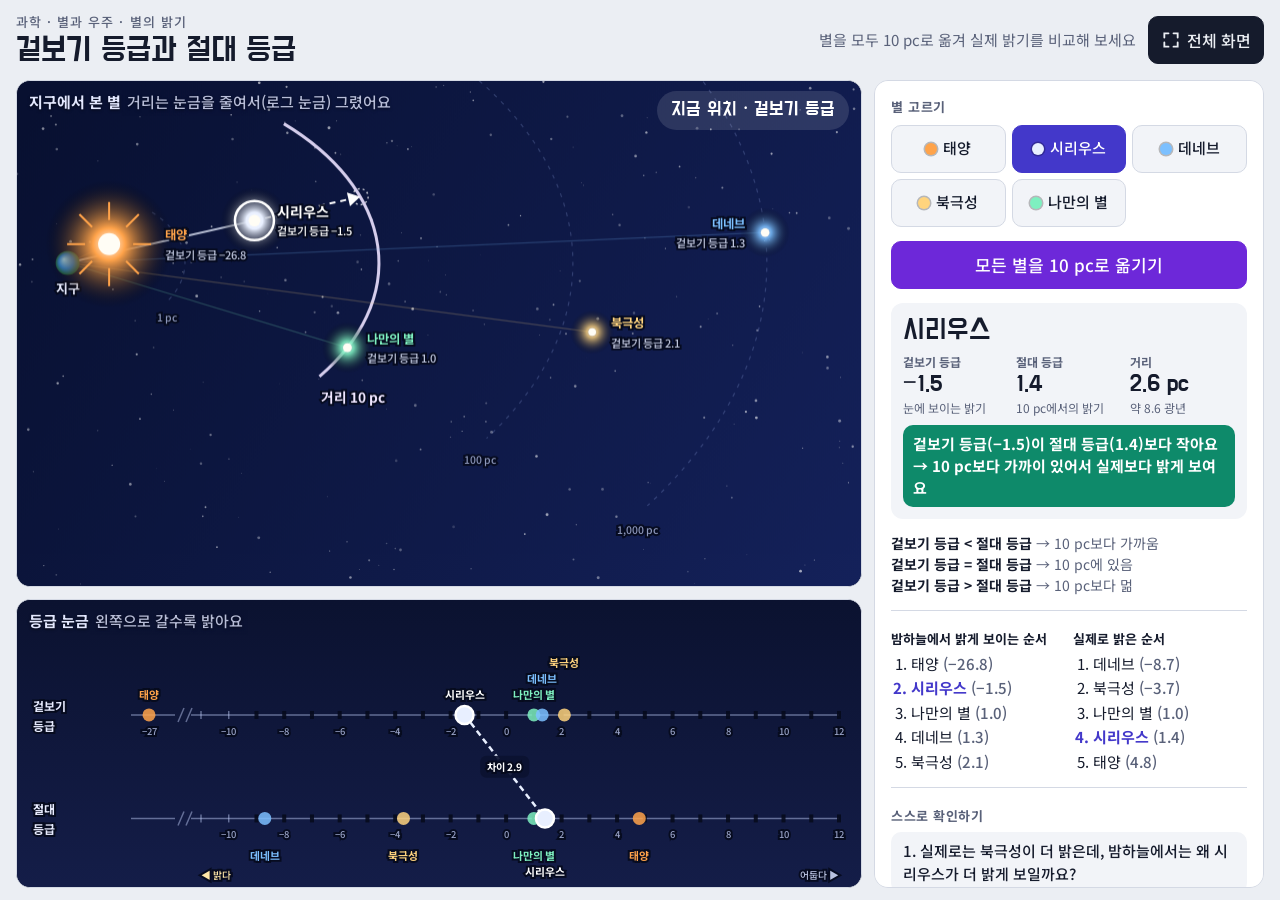
==== earth_science/abs_magnitude/index.html @ a122da52 "지구과학: 겉보기 등급과 절대 등급 추가 Co-Authored-By: Claude Opus 5.5 <noreply@anthropic.com> Claude-Session: https" ====
<!doctype html>
<html lang="ko">
<head>
<meta charset="utf-8">
<meta name="viewport" content="width=device-width,initial-scale=1,viewport-fit=cover">
<title>겉보기 등급과 절대 등급</title>
<meta name="claude:viewport-fit-sides" content="cover">
<link rel="preconnect" href="https://fonts.googleapis.com">
<link rel="preconnect" href="https://fonts.gstatic.com" crossorigin>
<link rel="stylesheet" href="https://fonts.googleapis.com/css2?family=Do+Hyeon&family=Noto+Sans+KR:wght@400;500;700&display=swap">
<style>
/* Layout: 왼쪽 위 '지구에서 본 별과 10 pc 경계' 장면, 왼쪽 아래 '등급 눈금' 두 줄, 오른쪽 별 고르기·결과 패널 (전자칠판 16:9 기준) */
:root{
  --bg:#ebeef3; --panel:#ffffff; --ink:#151b2c; --muted:#596179; --line:#d4d9e4; --chip:#f2f4f8;
  --accent:#4338ca; --near:#0e8a6a; --far:#c2410c; --same:#6d28d9;
  --display:"Do Hyeon","Noto Sans KR",system-ui,sans-serif;
  --body:"Noto Sans KR",system-ui,-apple-system,"Malgun Gothic",sans-serif;
}
@media (prefers-color-scheme:dark){:root:not([data-theme="light"]){
  --bg:#0d1120; --panel:#161c2e; --ink:#e7ebf5; --muted:#9ca5bd; --line:#272f47; --chip:#1e2539;
  --accent:#a5b4fc; --near:#34d399; --far:#fb923c; --same:#c4b5fd; color-scheme:dark}}
:root[data-theme="dark"]{
  --bg:#0d1120; --panel:#161c2e; --ink:#e7ebf5; --muted:#9ca5bd; --line:#272f47; --chip:#1e2539;
  --accent:#a5b4fc; --near:#34d399; --far:#fb923c; --same:#c4b5fd; color-scheme:dark}
[hidden]{display:none!important}
html,body{height:100%}
body{background:var(--bg);color:var(--ink);font-family:var(--body);font-size:16px;line-height:1.5}
.app{height:100%;display:grid;grid-template-rows:auto minmax(0,1fr);gap:12px;box-sizing:border-box;
  padding-left:max(16px,env(safe-area-inset-left,0px));padding-right:max(16px,env(safe-area-inset-right,0px));padding-block:12px}
header{display:flex;align-items:center;justify-content:space-between;gap:12px;flex-wrap:wrap}
.eyebrow{font-size:13px;letter-spacing:.08em;color:var(--muted);font-weight:500}
h1{font-family:var(--display);font-weight:400;font-size:clamp(26px,2.6vw,38px);margin:0;line-height:1.1}
.headR{display:flex;align-items:center;gap:12px}
.hint{color:var(--muted);font-size:15px}
button{font:inherit;font-weight:500;color:var(--ink);background:var(--chip);border:1.5px solid var(--line);border-radius:10px;min-height:48px;padding:0 12px;
  cursor:pointer;display:inline-flex;align-items:center;justify-content:center;gap:6px;touch-action:manipulation}
button:hover{border-color:var(--muted)}
button:focus-visible,summary:focus-visible,input:focus-visible{outline:3px solid var(--accent);outline-offset:2px}
button[aria-pressed="true"]{background:var(--accent);border-color:var(--accent);color:var(--panel)}
.fs{background:var(--ink);color:var(--bg);border-color:var(--ink)}
.fs svg{width:20px;height:20px}
main{display:grid;grid-template-columns:minmax(0,1fr) 390px;gap:12px;min-height:0}
.left{display:grid;grid-template-rows:minmax(0,1.75fr) minmax(0,1fr);gap:12px;min-height:0}
.stage{position:relative;border-radius:14px;overflow:hidden;min-height:0;background:#0a1028;border:1px solid var(--line)}
.stage canvas{position:absolute;inset:0;width:100%;height:100%;display:block;touch-action:none}
#sceneWrap,#ladderWrap{cursor:pointer}
.cap{position:absolute;left:12px;top:10px;color:#e3e8ff;font-size:15px;font-weight:700;pointer-events:none;text-shadow:0 1px 3px rgba(0,0,0,.6)}
.cap span{font-weight:500;opacity:.8;margin-left:6px}
.mode{position:absolute;right:12px;top:10px;border-radius:999px;padding:5px 14px;font-family:var(--display);font-size:clamp(17px,1.5vw,22px);pointer-events:none;background:rgba(255,255,255,.12);color:#fff}
.mode.abs{background:#6d28d9}
aside{background:var(--panel);border:1px solid var(--line);border-radius:14px;padding:16px;display:flex;flex-direction:column;gap:14px;overflow-y:auto;min-height:0}
.lbl{font-size:13px;font-weight:700;color:var(--muted);letter-spacing:.04em}
.sec{display:flex;flex-direction:column;gap:8px}
.picks{display:grid;grid-template-columns:repeat(3,1fr);gap:6px}
.picks button{font-size:15px;padding:0 6px;gap:6px}
.dot{width:12px;height:12px;border-radius:50%;flex:none;box-shadow:0 0 0 1.5px rgba(0,0,0,.25)}
.go{background:#6d28d9;border-color:#6d28d9;color:#fff;font-size:17px}
.go[aria-pressed="true"]{background:var(--chip);border-color:var(--line);color:var(--ink)}
.card{background:var(--chip);border-radius:12px;padding:12px;display:flex;flex-direction:column;gap:8px}
.card .nm{font-family:var(--display);font-size:28px;line-height:1.1}
.nums{display:grid;grid-template-columns:repeat(3,1fr);gap:8px}
.num{display:flex;flex-direction:column;min-width:0}
.num .k{font-size:12px;font-weight:700;color:var(--muted)}
.num .v{font-family:var(--display);font-size:clamp(22px,1.9vw,28px);line-height:1.15;font-variant-numeric:tabular-nums}
.num .s{font-size:12px;color:var(--muted)}
.verdict{border-radius:10px;padding:8px 10px;font-weight:700;font-size:15px;color:#fff;line-height:1.45}
.verdict.near{background:var(--near)}.verdict.far{background:var(--far)}.verdict.same{background:var(--same)}
:root:not([data-theme="light"]) .verdict{color:#fff}
@media (prefers-color-scheme:dark){:root:not([data-theme="light"]) .verdict{color:#10131f}}
:root[data-theme="dark"] .verdict{color:#10131f}
.custom{display:flex;flex-direction:column;gap:4px}
.custom .row{display:flex;justify-content:space-between;align-items:baseline}
.custom .val{font-weight:700;font-variant-numeric:tabular-nums}
input[type=range]{width:100%;height:36px;accent-color:var(--accent);margin:0}
.rank{display:grid;grid-template-columns:1fr 1fr;gap:8px}
.rank ol{margin:4px 0 0;padding-left:20px;font-size:15px;display:flex;flex-direction:column;gap:2px}
.rank li.sel{font-weight:700;color:var(--accent)}
.rank .t{font-size:13px;font-weight:700}
.rule{font-size:14px;margin:0;color:var(--muted)}
.rule b{color:var(--ink)}
hr{border:0;border-top:1px solid var(--line);margin:0}
details{background:var(--chip);border-radius:10px;padding:8px 12px}
details+details{margin-top:6px}
summary{cursor:pointer;font-weight:500;font-size:15px;min-height:32px;display:flex;align-items:center}
details p{margin:6px 0 2px;font-size:15px;color:var(--accent);font-weight:700}
.toast{position:fixed;left:50%;bottom:max(20px,env(safe-area-inset-bottom,0px));transform:translateX(-50%);background:var(--ink);color:var(--bg);padding:10px 18px;border-radius:10px;font-size:15px;max-width:min(90vw,520px);text-align:center;z-index:9}
@media (max-width:900px),(max-height:600px){
  html,body{height:auto}.app{height:auto}
  main{grid-template-columns:minmax(0,1fr)}
  .left{grid-template-rows:auto auto}
  #sceneWrap{aspect-ratio:1/1;max-width:100%}
  #ladderWrap{aspect-ratio:16/9;max-width:100%}
  .hint{display:none}
}
@media (max-width:600px){.cap span{display:none}}
</style>
<style>*{box-sizing:border-box}body{margin:0}</style>
</head>
<body>


<div class="app">
  <header>
    <div>
      <div class="eyebrow">과학 · 별과 우주 · 별의 밝기</div>
      <h1>겉보기 등급과 절대 등급</h1>
    </div>
    <div class="headR">
      <span class="hint">별을 모두 10 pc로 옮겨 실제 밝기를 비교해 보세요</span>
      <button class="fs" id="fsBtn" type="button" aria-label="전체 화면">
        <svg viewBox="0 0 24 24" fill="none" stroke="currentColor" stroke-width="2.2" stroke-linecap="round" aria-hidden="true"><path id="fsIcon" d="M4 9V4h5M20 9V4h-5M4 15v5h5M20 15v5h-5"/></svg>
        <span id="fsLabel">전체 화면</span>
      </button>
    </div>
  </header>

  <main>
    <div class="left">
      <section class="stage" id="sceneWrap" aria-label="지구에서 별까지의 거리와 10 pc 경계">
        <canvas id="scene"></canvas>
        <div class="cap">지구에서 본 별<span>거리는 눈금을 줄여서(로그 눈금) 그렸어요</span></div>
        <div class="mode" id="mode">지금 위치 · 겉보기 등급</div>
      </section>
      <section class="stage" id="ladderWrap" aria-label="겉보기 등급과 절대 등급 눈금">
        <canvas id="ladder"></canvas>
        <div class="cap">등급 눈금<span>왼쪽으로 갈수록 밝아요</span></div>
      </section>
    </div>

    <aside>
      <div class="sec">
        <span class="lbl">별 고르기</span>
        <div class="picks" id="picks"></div>
      </div>
      <button type="button" class="go" id="go" aria-pressed="false">모든 별을 10 pc로 옮기기</button>
      <div class="card">
        <span class="nm" id="nm">시리우스</span>
        <div class="nums">
          <div class="num"><span class="k">겉보기 등급</span><span class="v" id="vm">−1.5</span><span class="s">눈에 보이는 밝기</span></div>
          <div class="num"><span class="k">절대 등급</span><span class="v" id="vM">1.4</span><span class="s">10 pc에서의 밝기</span></div>
          <div class="num"><span class="k">거리</span><span class="v" id="vd">2.6 pc</span><span class="s" id="vly">약 8.6 광년</span></div>
        </div>
        <div class="verdict near" id="verdict">겉보기 등급이 절대 등급보다 작아요 → 10 pc보다 가까이 있는 별</div>
        <div class="custom" id="custom" hidden>
          <div class="row"><label class="lbl" for="cM">절대 등급 (실제 밝기)</label><span class="val" id="cMv">1.0</span></div>
          <input type="range" id="cM" min="-9" max="8" step="0.1" value="1">
          <div class="row"><label class="lbl" for="cD">지구에서의 거리</label><span class="val" id="cDv">10 pc</span></div>
          <input type="range" id="cD" min="0" max="3" step="0.01" value="1">
          <p class="rule" style="margin-top:2px">장면에서 나만의 별을 끌어도 거리가 바뀌어요.</p>
        </div>
      </div>
      <p class="rule"><b>겉보기 등급 &lt; 절대 등급</b> → 10 pc보다 가까움<br><b>겉보기 등급 = 절대 등급</b> → 10 pc에 있음<br><b>겉보기 등급 &gt; 절대 등급</b> → 10 pc보다 멂</p>
      <hr>
      <div class="rank">
        <div><span class="t">밤하늘에서 밝게 보이는 순서</span><ol id="rankM"></ol></div>
        <div><span class="t">실제로 밝은 순서</span><ol id="rankA"></ol></div>
      </div>
      <hr>
      <div>
        <span class="lbl">스스로 확인하기</span>
        <div style="margin-top:6px">
          <details><summary>1. 실제로는 북극성이 더 밝은데, 밤하늘에서는 왜 시리우스가 더 밝게 보일까요?</summary><p>시리우스(약 2.6 pc)가 북극성(약 140 pc)보다 훨씬 가까이 있기 때문이에요.</p></details>
          <details><summary>2. 별까지의 거리가 10 pc라고 가정했을 때의 밝기를 등급으로 나타낸 것은?</summary><p>절대 등급</p></details>
          <details><summary>3. 겉보기 등급과 절대 등급이 같은 별이 지구에서 멀어지면 두 등급의 차이는?</summary><p>절대 등급은 그대로이고 겉보기 등급만 커지므로 차이가 점점 커져요. 나만의 별로 확인해 보세요.</p></details>
          <details><summary>4. 태양을 10 pc 거리에 놓으면 어떤 별이 될까요?</summary><p>절대 등급 4.8의 비교적 어두운 별이 돼요.</p></details>
        </div>
      </div>
    </aside>
  </main>
</div>
<div class="toast" id="toast" hidden></div>

<script>
(()=>{
if(!CanvasRenderingContext2D.prototype.roundRect)CanvasRenderingContext2D.prototype.roundRect=function(x,y,w,h){this.rect(x,y,w,h);};
const TAU=Math.PI*2,D2R=Math.PI/180,LSUN=Math.log10(4.848e-6),LMAX=Math.log10(1500);
const STARS=[
 {id:'sun',name:'태양',m:-26.8,M:4.8,ang:36,col:'#ffa34a'},
 {id:'sirius',name:'시리우스',m:-1.5,M:1.4,ang:20,col:'#e8efff'},
 {id:'deneb',name:'데네브',m:1.3,M:-8.7,ang:4,col:'#7cc0ff'},
 {id:'polaris',name:'북극성',m:2.1,M:-3.7,ang:-12,col:'#ffd47e'},
 {id:'mine',name:'나만의 별',M:1,d:10,ang:-26,col:'#7ef0c0',custom:true}];
const st={sel:'sirius',t:0,target:0,dirty:true};
const $=id=>document.getElementById(id);
const FONT=()=>getComputedStyle(document.body).fontFamily;
const byId=id=>STARS.find(s=>s.id===id);
const dist=s=>s.custom?s.d:Math.pow(10,(s.m-s.M+5)/5);
const appM=s=>s.custom?s.M+5*Math.log10(s.d/10):s.m;
const fmt=v=>{const r=Math.round(v*10)/10;return(r<0?'−':'')+Math.abs(r).toFixed(1);};
function fmtD(d){if(d<.001)return'약 0.000005 pc';return d<10?d.toFixed(1)+' pc':Math.round(d).toLocaleString('ko-KR')+' pc';}
function fmtLy(d){if(d<.001)return'약 1억 5천만 km';const ly=d*3.26;return'약 '+(ly<10?ly.toFixed(1):Math.round(ly).toLocaleString('ko-KR'))+' 광년';}

/* ---------- 캔버스 ---------- */
const sc=$('scene'),lc=$('ladder');const S=sc.getContext('2d'),L=lc.getContext('2d');
let sz={w:1,h:1,d:1},lz={w:1,h:1,d:1};const G={};
function fit(cv){const r=cv.getBoundingClientRect(),d=Math.min(window.devicePixelRatio||1,2);cv.width=Math.max(1,Math.round(r.width*d));cv.height=Math.max(1,Math.round(r.height*d));return{w:r.width,h:r.height,d};}
const ro=new ResizeObserver(()=>{sz=fit(sc);lz=fit(lc);geo();st.dirty=true;});ro.observe(sc);ro.observe(lc);
function geo(){const{w,h}=sz;G.ex=Math.max(44,w*.06);G.rMax=w-G.ex-60;const up=.4245*Math.sin(36*D2R),dn=.953*Math.sin(26*D2R);
 G.K=Math.min(.62,(h-110)/(G.rMax*(up+dn)));G.ey=48+G.rMax*G.K*up+20;}
function rfrac(d){const l=Math.log10(d);return l<0?.07+.09*(l-LSUN)/(-LSUN):.16+.84*l/LMAX;}
const pos=(r,a)=>({x:G.ex+r*Math.cos(a*D2R),y:G.ey-r*Math.sin(a*D2R)*G.K});
function state(s,t){const L0=Math.log10(dist(s)),Lt=L0+(1-L0)*t;return{r:rfrac(Math.pow(10,Lt))*G.rMax,mag:s.M+5*(Lt-1)};}
let seed=9;const rnd=()=>((seed=(seed*16807)%2147483647)/2147483647);
const BG=Array.from({length:240},()=>({x:rnd(),y:rnd(),r:rnd()*1.2+.3,a:rnd()*.5+.15}));
function text(c,t,x,y,{size=15,col='#e8ecff',align='center',weight=700,base='middle'}={}){c.font=`${weight} ${size}px ${FONT()}`;c.textAlign=align;c.textBaseline=base;c.lineWidth=4;c.strokeStyle='rgba(6,10,28,.9)';c.strokeText(t,x,y);c.fillStyle=col;c.fillText(t,x,y);}
const coreR=m=>Math.max(2.5,Math.min(20,3+(6-m)*1));
function star(c,x,y,m,col){const r=coreR(m),g=c.createRadialGradient(x,y,0,x,y,r*3.2);g.addColorStop(0,'#ffffff');g.addColorStop(.25,col);g.addColorStop(1,'rgba(0,0,0,0)');
 c.globalAlpha=Math.max(.35,Math.min(1,.45+(8-m)*.06));c.fillStyle=g;c.beginPath();c.arc(x,y,r*3.2,0,TAU);c.fill();
 if(m<-12){c.strokeStyle=col;c.lineWidth=2;for(let i=0;i<8;i++){const a=i/8*TAU;c.beginPath();c.moveTo(x+Math.cos(a)*r*1.2,y+Math.sin(a)*r*1.2);c.lineTo(x+Math.cos(a)*r*2.1,y+Math.sin(a)*r*2.1);c.stroke();}}
 c.globalAlpha=1;c.beginPath();c.arc(x,y,r*.55,0,TAU);c.fillStyle='#fffdf5';c.fill();}

function drawScene(){const{w,h,d}=sz,c=S;c.setTransform(d,0,0,d,0,0);
 const g=c.createLinearGradient(0,0,w,h);g.addColorStop(0,'#081030');g.addColorStop(1,'#14215a');c.fillStyle=g;c.fillRect(0,0,w,h);
 for(const s of BG){c.globalAlpha=s.a;c.fillStyle='#fff';c.beginPath();c.arc(s.x*w,s.y*h,s.r,0,TAU);c.fill();}c.globalAlpha=1;
 const fs=Math.max(13,Math.min(18,w/72));
 // 거리 고리
 for(const dd of[1,100,1000]){const r=rfrac(dd)*G.rMax;c.beginPath();c.ellipse(G.ex,G.ey,r,r*G.K,0,-44*D2R,34*D2R);c.strokeStyle='rgba(170,190,255,.22)';c.lineWidth=1.2;c.setLineDash([4,6]);c.stroke();c.setLineDash([]);
  const p=pos(r,-36);text(c,dd.toLocaleString('ko-KR')+' pc',p.x+4,p.y+12,{size:fs*.8,weight:500,col:'rgba(200,212,255,.7)'});}
 const r10=rfrac(10)*G.rMax;
 c.beginPath();c.ellipse(G.ex,G.ey,r10,r10*G.K,0,-46*D2R,36*D2R);c.strokeStyle='rgba(235,225,255,.9)';c.lineWidth=3;c.stroke();
 const p10=pos(r10,-38);text(c,'거리 10 pc',p10.x+8,p10.y+16,{size:fs*1.05,col:'#efe6ff',align:'left'});
 // 시선
 for(const s of STARS){const q=state(s,st.t),p=pos(q.r,s.ang),sel=s.id===st.sel;c.beginPath();c.moveTo(G.ex,G.ey);c.lineTo(p.x,p.y);c.strokeStyle=s.col;c.globalAlpha=sel?.75:.22;c.lineWidth=sel?2.2:1.2;c.stroke();c.globalAlpha=1;}
 // 선택한 별: 지금 위치 → 10 pc
 {const s=byId(st.sel),a=pos(state(s,0).r,s.ang),b=pos(r10,s.ang);if(Math.hypot(a.x-b.x,a.y-b.y)>16){c.setLineDash([6,5]);c.strokeStyle='#ffffff';c.lineWidth=2;c.beginPath();c.moveTo(a.x,a.y);c.lineTo(b.x,b.y);c.stroke();c.setLineDash([]);
   const u={x:b.x-a.x,y:b.y-a.y},l=Math.hypot(u.x,u.y);u.x/=l;u.y/=l;c.beginPath();c.moveTo(b.x,b.y);c.lineTo(b.x-u.x*12-u.y*7,b.y-u.y*12+u.x*7);c.lineTo(b.x-u.x*12+u.y*7,b.y-u.y*12-u.x*7);c.closePath();c.fillStyle='#ffffff';c.fill();}
  c.beginPath();c.arc(b.x,b.y,8,0,TAU);c.strokeStyle='rgba(255,255,255,.75)';c.lineWidth=1.5;c.setLineDash([2,3]);c.stroke();c.setLineDash([]);}
 // 지구
 const er=Math.max(12,G.rMax*.016),eg=c.createRadialGradient(G.ex-er*.3,G.ey-er*.3,0,G.ex,G.ey,er);eg.addColorStop(0,'#a8e4ff');eg.addColorStop(.6,'#2f86d6');eg.addColorStop(1,'#1d5d3a');
 c.beginPath();c.arc(G.ex,G.ey,er,0,TAU);c.fillStyle=eg;c.fill();text(c,'지구',G.ex,G.ey+er+14,{size:fs});
 // 별
 const order=STARS.slice().sort((a,b)=>(a.id===st.sel)-(b.id===st.sel));
 for(const s of order){const q=state(s,st.t),p=pos(q.r,s.ang),sel=s.id===st.sel;star(c,p.x,p.y,q.mag,s.col);
  if(sel){c.beginPath();c.arc(p.x,p.y,coreR(q.mag)+9,0,TAU);c.strokeStyle='#ffffff';c.lineWidth=2.5;c.stroke();}
  const kind=st.t<.01?'겉보기 등급 ':st.t>.99?'절대 등급 ':'';const off=coreR(q.mag)*(q.mag<-12?2.2:1)+12;
  c.font=`700 ${fs}px ${FONT()}`;const tw=Math.max(c.measureText(s.name).width,c.measureText(kind+fmt(q.mag)).width*.9);
  const flip=p.x+off+tw>w-8,lx=flip?p.x-off:p.x+off,al=flip?'right':'left';
  text(c,s.name,lx,p.y-9,{size:fs*(sel?1.08:.95),col:sel?'#ffffff':s.col,align:al});
  if(sel||w>=600)text(c,kind+fmt(q.mag),lx,p.y+11,{size:fs*.85,weight:500,col:sel?'#ffffff':'rgba(225,232,255,.85)',align:al});}
}

/* ---------- 등급 눈금 ---------- */
const LG={};
function geo2(){const{w,h}=lz;LG.l=16;LG.lab=78;LG.zone=LG.l+LG.lab+20;LG.mL=LG.zone+70;LG.mR=w-22;LG.lo=-11;LG.hi=12;LG.y1=h*.40;LG.y2=h*.76;}
const xM=m=>m<LG.lo-1?LG.zone+18:LG.mL+(Math.min(m,LG.hi+.4)-LG.lo)/(LG.hi-LG.lo)*(LG.mR-LG.mL);
function drawLadder(){const{w,h,d}=lz,c=L;c.setTransform(d,0,0,d,0,0);geo2();
 const g=c.createLinearGradient(0,0,0,h);g.addColorStop(0,'#0b1230');g.addColorStop(1,'#141d48');c.fillStyle=g;c.fillRect(0,0,w,h);
 const fs=Math.max(12,Math.min(16,w/80)),pm=(LG.mR-LG.mL)/(LG.hi-LG.lo),every=pm>34?1:pm>16?2:4;
 for(const[y,t1,t2]of[[LG.y1,'겉보기','등급'],[LG.y2,'절대','등급']]){
  c.strokeStyle='rgba(200,212,255,.45)';c.lineWidth=1.5;c.beginPath();c.moveTo(LG.zone,y);c.lineTo(LG.zone+44,y);c.stroke();
  c.beginPath();c.moveTo(LG.mL-10,y);c.lineTo(LG.mR,y);c.stroke();
  // 끊김 표시
  for(const dx of[50,58]){c.beginPath();c.moveTo(LG.zone+dx-3,y+7);c.lineTo(LG.zone+dx+3,y-7);c.stroke();}
  for(let m=LG.lo;m<=LG.hi;m++){const x=xM(m);c.beginPath();c.moveTo(x,y-4);c.lineTo(x,y+4);c.stroke();if(m%every===0)text(c,m<0?'−'+(-m):String(m),x,y+16,{size:fs*.78,weight:500,col:'rgba(200,212,255,.75)'});}
  text(c,t1,LG.l,y-9,{size:fs,align:'left',col:'#e8ecff'});text(c,t2,LG.l,y+11,{size:fs,align:'left',col:'#e8ecff'});}
 text(c,'−27',xM(-26.8),LG.y1+16,{size:fs*.78,weight:500,col:'rgba(200,212,255,.75)'});
 text(c,'◀ 밝다',LG.mL,h-12,{size:fs*.82,align:'left',weight:500,col:'#ffe7a8'});text(c,'어둡다 ▶',LG.mR,h-12,{size:fs*.82,align:'right',weight:500,col:'#b9c2e0'});
 // 선택한 별 연결선
 const s=byId(st.sel),m=appM(s),x1=xM(m),x2=xM(s.M);
 c.strokeStyle=s.col;c.lineWidth=2.5;c.setLineDash([6,4]);c.beginPath();c.moveTo(x1,LG.y1);c.lineTo(x2,LG.y2);c.stroke();c.setLineDash([]);
 const diff=m-s.M,mx=(x1+x2)/2,my=(LG.y1+LG.y2)/2;const tt=Math.abs(diff)<.05?'차이 0':`차이 ${fmt(Math.abs(diff))}`;
 c.font=`700 ${fs*.85}px ${FONT()}`;const tw=c.measureText(tt).width+14;c.fillStyle='rgba(11,18,48,.92)';c.beginPath();c.roundRect(mx-tw/2,my-11,tw,22,6);c.fill();text(c,tt,mx,my,{size:fs*.85,col:'#ffffff'});
 // 별 점 + 이름 (겹치면 층 나누기)
 for(const[y,get,dir]of[[LG.y1,appM,-1],[LG.y2,x=>x.M,1]]){
  const items=STARS.map(o=>({o,x:xM(get(o))})).sort((a,b)=>a.x-b.x);const lv=[];
  items.forEach((it,i)=>{c.font=`700 ${fs*.9}px ${FONT()}`;it.tw=c.measureText(it.o.name).width;let k=0;while(lv[k]!=null&&it.x-it.tw/2<lv[k]+6)k++;lv[k]=it.x+it.tw/2;it.k=k;});
  for(const it of items){const sel=it.o.id===st.sel,r=sel?9:6.5;c.beginPath();c.arc(it.x,y,r,0,TAU);c.fillStyle=it.o.col;c.globalAlpha=sel?1:.85;c.fill();c.globalAlpha=1;
   if(sel){c.strokeStyle='#ffffff';c.lineWidth=2.5;c.stroke();}
   const ly=y+dir*(20+it.k*(fs+4))+(dir<0?0:fs*.95);
   text(c,it.o.name,it.x,dir<0?ly:ly+6,{size:fs*.9,col:sel?'#ffffff':it.o.col});}}}

/* ---------- 패널 ---------- */
const picks=$('picks');
STARS.forEach(s=>{const b=document.createElement('button');b.type='button';b.id='p_'+s.id;b.innerHTML=`<span class="dot" style="background:${s.col}"></span>${s.name}`;b.onclick=()=>{st.sel=s.id;sync();};picks.appendChild(b);});
function sync(){const s=byId(st.sel),m=appM(s),dd=dist(s);
 STARS.forEach(o=>$('p_'+o.id).setAttribute('aria-pressed',o.id===st.sel));
 $('nm').textContent=s.name;$('nm').style.color='';$('vm').textContent=fmt(m);$('vM').textContent=fmt(s.M);$('vd').textContent=fmtD(dd);$('vly').textContent=fmtLy(dd);
 const v=$('verdict'),df=Math.round(m*10)/10-Math.round(s.M*10)/10;
 if(Math.abs(df)<.05){v.className='verdict same';v.textContent=`겉보기 등급과 절대 등급이 같아요 → 정확히 10 pc 거리에 있는 별`;}
 else if(df<0){v.className='verdict near';v.textContent=`겉보기 등급(${fmt(m)})이 절대 등급(${fmt(s.M)})보다 작아요 → 10 pc보다 가까이 있어서 실제보다 밝게 보여요`;}
 else{v.className='verdict far';v.textContent=`겉보기 등급(${fmt(m)})이 절대 등급(${fmt(s.M)})보다 커요 → 10 pc보다 멀리 있어서 실제보다 어둡게 보여요`;}
 $('custom').hidden=!s.custom;const mine=byId('mine');$('cM').value=mine.M;$('cMv').textContent=fmt(mine.M);$('cD').value=Math.log10(mine.d);$('cDv').textContent=fmtD(mine.d);
 const go=$('go');go.setAttribute('aria-pressed',st.target===1);go.textContent=st.target===1?'원래 거리로 되돌리기':'모든 별을 10 pc로 옮기기';
 const md=$('mode');md.textContent=st.target===1?'모두 10 pc · 절대 등급':'지금 위치 · 겉보기 등급';md.className='mode'+(st.target===1?' abs':'');
 const li=(arr,key)=>arr.slice().sort((a,b)=>key(a)-key(b)).map(o=>`<li class="${o.id===st.sel?'sel':''}">${o.name} <span style="color:var(--muted);font-weight:500">(${fmt(key(o))})</span></li>`).join('');
 $('rankM').innerHTML=li(STARS,appM);$('rankA').innerHTML=li(STARS,o=>o.M);st.dirty=true;}
$('go').onclick=()=>{st.target=st.target===1?0:1;sync();};
$('cM').addEventListener('input',e=>{byId('mine').M=+e.target.value;sync();});
$('cD').addEventListener('input',e=>{let v=+e.target.value;if(Math.abs(v-1)<.03)v=1;byId('mine').d=Math.pow(10,v);sync();});

/* ---------- 끌기·누르기 ---------- */
let drag=false;
sc.addEventListener('pointerdown',e=>{const b=sc.getBoundingClientRect(),x=e.clientX-b.left,y=e.clientY-b.top;let best=null,bd=40;
 for(const s of STARS){const p=pos(state(s,st.t).r,s.ang),dd=Math.hypot(x-p.x,y-p.y);if(dd<bd){bd=dd;best=s;}}
 if(!best)return;st.sel=best.id;if(best.custom){drag=true;st.target=0;st.t=0;sc.setPointerCapture(e.pointerId);}sync();});
sc.addEventListener('pointermove',e=>{if(!drag)return;const b=sc.getBoundingClientRect(),x=e.clientX-b.left,y=e.clientY-b.top,s=byId('mine');
 const a=s.ang*D2R,ux=Math.cos(a),uy=-Math.sin(a)*G.K,l2=ux*ux+uy*uy,r=((x-G.ex)*ux+(y-G.ey)*uy)/l2;
 let f=r/G.rMax;f=Math.max(.16,Math.min(.16+.84*3/LMAX,f));let lg=(f-.16)/.84*LMAX;if(Math.abs(lg-1)<.04)lg=1;s.d=Math.pow(10,lg);sync();});
const end=()=>{drag=false;};sc.addEventListener('pointerup',end);sc.addEventListener('pointercancel',end);
lc.addEventListener('pointerdown',e=>{const b=lc.getBoundingClientRect(),x=e.clientX-b.left,y=e.clientY-b.top;let best=null,bd=36;
 for(const s of STARS)for(const[yy,mm]of[[LG.y1,appM(s)],[LG.y2,s.M]]){const dd=Math.hypot(x-xM(mm),y-yy);if(dd<bd){bd=dd;best=s;}}
 if(best){st.sel=best.id;sync();}});
document.addEventListener('keydown',e=>{if(e.target.tagName==='INPUT'||e.target.tagName==='SUMMARY')return;
 if(e.key===' '){$('go').click();e.preventDefault();}else if(e.key==='f'||e.key==='F')toggleFS();
 else if(e.key>='1'&&e.key<='5'){st.sel=STARS[+e.key-1].id;sync();}});

function toast(t){const el=$('toast');el.textContent=t;el.hidden=false;clearTimeout(toast.t);toast.t=setTimeout(()=>el.hidden=true,3500);}
const fsEl=()=>document.fullscreenElement||document.webkitFullscreenElement;
async function toggleFS(){try{if(fsEl()){await(document.exitFullscreen?document.exitFullscreen():document.webkitExitFullscreen());}
 else{const el=document.documentElement;if(el.requestFullscreen)await el.requestFullscreen();else if(el.webkitRequestFullscreen)el.webkitRequestFullscreen();else throw new Error('no');}}
 catch(err){toast('이 화면에서는 전체 화면을 열 수 없어요. 브라우저에서 F11 키를 눌러 주세요.');}}
$('fsBtn').onclick=toggleFS;
const fsChange=()=>{const on=!!fsEl();$('fsLabel').textContent=on?'전체 화면 끝내기':'전체 화면';$('fsIcon').setAttribute('d',on?'M9 4v5H4M15 4v5h5M9 20v-5H4M15 20v-5h5':'M4 9V4h5M20 9V4h-5M4 15v5h5M20 15v5h-5');};
document.addEventListener('fullscreenchange',fsChange);document.addEventListener('webkitfullscreenchange',fsChange);

const reduce=matchMedia('(prefers-reduced-motion: reduce)').matches;let last=performance.now();
function loop(t){const dt=Math.min(.1,(t-last)/1000);last=t;
 if(st.t!==st.target){const sp=reduce?99:dt/1.6;st.t=st.target>st.t?Math.min(st.target,st.t+sp):Math.max(st.target,st.t-sp);st.dirty=true;}
 if(st.dirty&&sz.w>1){drawScene();drawLadder();st.dirty=false;}requestAnimationFrame(loop);}
sz=fit(sc);lz=fit(lc);geo();sync();requestAnimationFrame(loop);
if(document.fonts)document.fonts.ready.then(()=>{st.dirty=true;});
})();
</script>

</body>
</html>
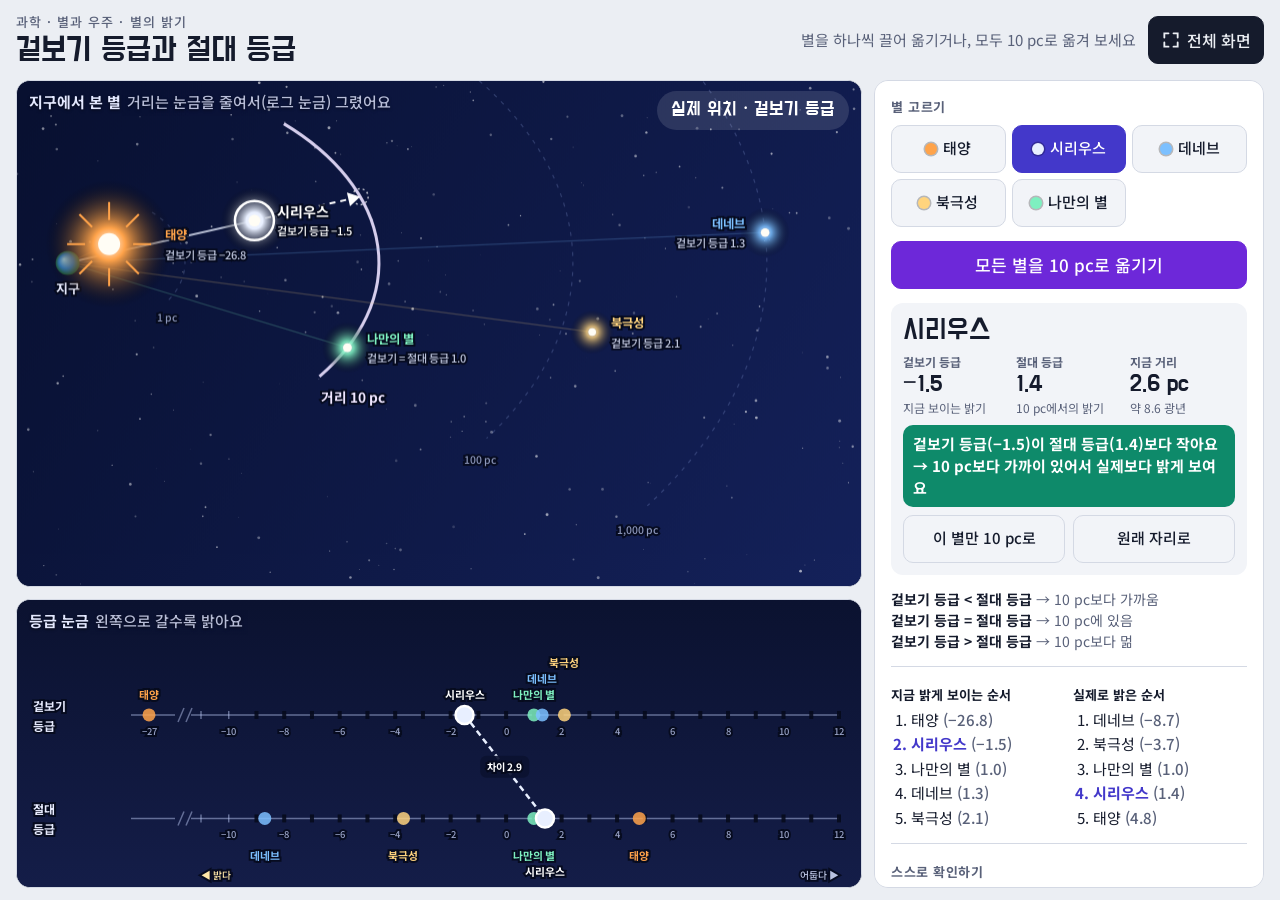
==== commit ac511311: "지구과학: 겉보기 등급과 절대 등급 — 별마다 따로 옮기기 Co-Authored-By: Claude Opus 5.5 <noreply@anthropic.com> Claude-Sess" ====
--- a/earth_science/abs_magnitude/index.html
+++ b/earth_science/abs_magnitude/index.html
@@ -72,6 +72,9 @@
 .custom .row{display:flex;justify-content:space-between;align-items:baseline}
 .custom .val{font-weight:700;font-variant-numeric:tabular-nums}
 input[type=range]{width:100%;height:36px;accent-color:var(--accent);margin:0}
+.two{display:grid;grid-template-columns:1fr 1fr;gap:8px}
+.two button{font-size:15px}
+.real{margin:0;font-size:13px;color:var(--muted)}
 .rank{display:grid;grid-template-columns:1fr 1fr;gap:8px}
 .rank ol{margin:4px 0 0;padding-left:20px;font-size:15px;display:flex;flex-direction:column;gap:2px}
 .rank li.sel{font-weight:700;color:var(--accent)}
@@ -106,7 +109,7 @@
       <h1>겉보기 등급과 절대 등급</h1>
     </div>
     <div class="headR">
-      <span class="hint">별을 모두 10 pc로 옮겨 실제 밝기를 비교해 보세요</span>
+      <span class="hint">별을 하나씩 끌어 옮기거나, 모두 10 pc로 옮겨 보세요</span>
       <button class="fs" id="fsBtn" type="button" aria-label="전체 화면">
         <svg viewBox="0 0 24 24" fill="none" stroke="currentColor" stroke-width="2.2" stroke-linecap="round" aria-hidden="true"><path id="fsIcon" d="M4 9V4h5M20 9V4h-5M4 15v5h5M20 15v5h-5"/></svg>
         <span id="fsLabel">전체 화면</span>
@@ -136,23 +139,25 @@
       <div class="card">
         <span class="nm" id="nm">시리우스</span>
         <div class="nums">
-          <div class="num"><span class="k">겉보기 등급</span><span class="v" id="vm">−1.5</span><span class="s">눈에 보이는 밝기</span></div>
+          <div class="num"><span class="k">겉보기 등급</span><span class="v" id="vm">−1.5</span><span class="s">지금 보이는 밝기</span></div>
           <div class="num"><span class="k">절대 등급</span><span class="v" id="vM">1.4</span><span class="s">10 pc에서의 밝기</span></div>
-          <div class="num"><span class="k">거리</span><span class="v" id="vd">2.6 pc</span><span class="s" id="vly">약 8.6 광년</span></div>
+          <div class="num"><span class="k">지금 거리</span><span class="v" id="vd">2.6 pc</span><span class="s" id="vly">약 8.6 광년</span></div>
         </div>
         <div class="verdict near" id="verdict">겉보기 등급이 절대 등급보다 작아요 → 10 pc보다 가까이 있는 별</div>
+        <div class="two"><button type="button" id="to10">이 별만 10 pc로</button><button type="button" id="home">원래 자리로</button></div>
+        <p class="real" id="real" hidden></p>
         <div class="custom" id="custom" hidden>
           <div class="row"><label class="lbl" for="cM">절대 등급 (실제 밝기)</label><span class="val" id="cMv">1.0</span></div>
           <input type="range" id="cM" min="-9" max="8" step="0.1" value="1">
           <div class="row"><label class="lbl" for="cD">지구에서의 거리</label><span class="val" id="cDv">10 pc</span></div>
           <input type="range" id="cD" min="0" max="3" step="0.01" value="1">
-          <p class="rule" style="margin-top:2px">장면에서 나만의 별을 끌어도 거리가 바뀌어요.</p>
+          <p class="rule" style="margin-top:2px">장면에서 별을 끌어도 거리가 바뀌어요.</p>
         </div>
       </div>
       <p class="rule"><b>겉보기 등급 &lt; 절대 등급</b> → 10 pc보다 가까움<br><b>겉보기 등급 = 절대 등급</b> → 10 pc에 있음<br><b>겉보기 등급 &gt; 절대 등급</b> → 10 pc보다 멂</p>
       <hr>
       <div class="rank">
-        <div><span class="t">밤하늘에서 밝게 보이는 순서</span><ol id="rankM"></ol></div>
+        <div><span class="t">지금 밝게 보이는 순서</span><ol id="rankM"></ol></div>
         <div><span class="t">실제로 밝은 순서</span><ol id="rankA"></ol></div>
       </div>
       <hr>
@@ -180,12 +185,16 @@
  {id:'deneb',name:'데네브',m:1.3,M:-8.7,ang:4,col:'#7cc0ff'},
  {id:'polaris',name:'북극성',m:2.1,M:-3.7,ang:-12,col:'#ffd47e'},
  {id:'mine',name:'나만의 별',M:1,d:10,ang:-26,col:'#7ef0c0',custom:true}];
-const st={sel:'sirius',t:0,target:0,dirty:true};
+const st={sel:'sirius',dirty:true,moving:false};
 const $=id=>document.getElementById(id);
 const FONT=()=>getComputedStyle(document.body).fontFamily;
 const byId=id=>STARS.find(s=>s.id===id);
 const dist=s=>s.custom?s.d:Math.pow(10,(s.m-s.M+5)/5);
 const appM=s=>s.custom?s.M+5*Math.log10(s.d/10):s.m;
+STARS.forEach(s=>{s.L0=Math.log10(dist(s));s.L=s.T=s.L0;});
+const appNow=s=>s.M+5*(s.L-1);
+const at10=s=>Math.abs(s.L-1)<.005, atHome=s=>Math.abs(s.L-s.L0)<.005;
+const minL=s=>s.id==='sun'?s.L0:0, MAXL=3;
 const fmt=v=>{const r=Math.round(v*10)/10;return(r<0?'−':'')+Math.abs(r).toFixed(1);};
 function fmtD(d){if(d<.001)return'약 0.000005 pc';return d<10?d.toFixed(1)+' pc':Math.round(d).toLocaleString('ko-KR')+' pc';}
 function fmtLy(d){if(d<.001)return'약 1억 5천만 km';const ly=d*3.26;return'약 '+(ly<10?ly.toFixed(1):Math.round(ly).toLocaleString('ko-KR'))+' 광년';}
@@ -199,7 +208,8 @@
  G.K=Math.min(.62,(h-110)/(G.rMax*(up+dn)));G.ey=48+G.rMax*G.K*up+20;}
 function rfrac(d){const l=Math.log10(d);return l<0?.07+.09*(l-LSUN)/(-LSUN):.16+.84*l/LMAX;}
 const pos=(r,a)=>({x:G.ex+r*Math.cos(a*D2R),y:G.ey-r*Math.sin(a*D2R)*G.K});
-function state(s,t){const L0=Math.log10(dist(s)),Lt=L0+(1-L0)*t;return{r:rfrac(Math.pow(10,Lt))*G.rMax,mag:s.M+5*(Lt-1)};}
+function state(s){return{r:rfrac(Math.pow(10,s.L))*G.rMax,mag:appNow(s)};}
+function invR(f){return f<.16?LSUN+(Math.max(.07,f)-.07)/.09*(-LSUN):(f-.16)/.84*LMAX;}
 let seed=9;const rnd=()=>((seed=(seed*16807)%2147483647)/2147483647);
 const BG=Array.from({length:240},()=>({x:rnd(),y:rnd(),r:rnd()*1.2+.3,a:rnd()*.5+.15}));
 function text(c,t,x,y,{size=15,col='#e8ecff',align='center',weight=700,base='middle'}={}){c.font=`${weight} ${size}px ${FONT()}`;c.textAlign=align;c.textBaseline=base;c.lineWidth=4;c.strokeStyle='rgba(6,10,28,.9)';c.strokeText(t,x,y);c.fillStyle=col;c.fillText(t,x,y);}
@@ -220,9 +230,10 @@
  c.beginPath();c.ellipse(G.ex,G.ey,r10,r10*G.K,0,-46*D2R,36*D2R);c.strokeStyle='rgba(235,225,255,.9)';c.lineWidth=3;c.stroke();
  const p10=pos(r10,-38);text(c,'거리 10 pc',p10.x+8,p10.y+16,{size:fs*1.05,col:'#efe6ff',align:'left'});
  // 시선
- for(const s of STARS){const q=state(s,st.t),p=pos(q.r,s.ang),sel=s.id===st.sel;c.beginPath();c.moveTo(G.ex,G.ey);c.lineTo(p.x,p.y);c.strokeStyle=s.col;c.globalAlpha=sel?.75:.22;c.lineWidth=sel?2.2:1.2;c.stroke();c.globalAlpha=1;}
+ for(const s of STARS){const q=state(s),p=pos(q.r,s.ang),sel=s.id===st.sel;c.beginPath();c.moveTo(G.ex,G.ey);c.lineTo(p.x,p.y);c.strokeStyle=s.col;c.globalAlpha=sel?.75:.22;c.lineWidth=sel?2.2:1.2;c.stroke();c.globalAlpha=1;}
  // 선택한 별: 지금 위치 → 10 pc
- {const s=byId(st.sel),a=pos(state(s,0).r,s.ang),b=pos(r10,s.ang);if(Math.hypot(a.x-b.x,a.y-b.y)>16){c.setLineDash([6,5]);c.strokeStyle='#ffffff';c.lineWidth=2;c.beginPath();c.moveTo(a.x,a.y);c.lineTo(b.x,b.y);c.stroke();c.setLineDash([]);
+ {const s=byId(st.sel),a=pos(rfrac(Math.pow(10,s.L0))*G.rMax,s.ang),b=pos(r10,s.ang);
+  if(!atHome(s)&&!s.custom){c.beginPath();c.arc(a.x,a.y,9,0,TAU);c.strokeStyle='rgba(255,255,255,.8)';c.lineWidth=1.5;c.setLineDash([3,3]);c.stroke();c.setLineDash([]);text(c,'원래 자리',a.x,a.y+22,{size:fs*.8,weight:500,col:'rgba(235,240,255,.85)'});}if(Math.hypot(a.x-b.x,a.y-b.y)>16){c.setLineDash([6,5]);c.strokeStyle='#ffffff';c.lineWidth=2;c.beginPath();c.moveTo(a.x,a.y);c.lineTo(b.x,b.y);c.stroke();c.setLineDash([]);
    const u={x:b.x-a.x,y:b.y-a.y},l=Math.hypot(u.x,u.y);u.x/=l;u.y/=l;c.beginPath();c.moveTo(b.x,b.y);c.lineTo(b.x-u.x*12-u.y*7,b.y-u.y*12+u.x*7);c.lineTo(b.x-u.x*12+u.y*7,b.y-u.y*12-u.x*7);c.closePath();c.fillStyle='#ffffff';c.fill();}
   c.beginPath();c.arc(b.x,b.y,8,0,TAU);c.strokeStyle='rgba(255,255,255,.75)';c.lineWidth=1.5;c.setLineDash([2,3]);c.stroke();c.setLineDash([]);}
  // 지구
@@ -230,9 +241,9 @@
  c.beginPath();c.arc(G.ex,G.ey,er,0,TAU);c.fillStyle=eg;c.fill();text(c,'지구',G.ex,G.ey+er+14,{size:fs});
  // 별
  const order=STARS.slice().sort((a,b)=>(a.id===st.sel)-(b.id===st.sel));
- for(const s of order){const q=state(s,st.t),p=pos(q.r,s.ang),sel=s.id===st.sel;star(c,p.x,p.y,q.mag,s.col);
+ for(const s of order){const q=state(s),p=pos(q.r,s.ang),sel=s.id===st.sel;star(c,p.x,p.y,q.mag,s.col);
   if(sel){c.beginPath();c.arc(p.x,p.y,coreR(q.mag)+9,0,TAU);c.strokeStyle='#ffffff';c.lineWidth=2.5;c.stroke();}
-  const kind=st.t<.01?'겉보기 등급 ':st.t>.99?'절대 등급 ':'';const off=coreR(q.mag)*(q.mag<-12?2.2:1)+12;
+  const kind=at10(s)?'겉보기 = 절대 등급 ':'겉보기 등급 ';const off=coreR(q.mag)*(q.mag<-12?2.2:1)+12;
   c.font=`700 ${fs}px ${FONT()}`;const tw=Math.max(c.measureText(s.name).width,c.measureText(kind+fmt(q.mag)).width*.9);
   const flip=p.x+off+tw>w-8,lx=flip?p.x-off:p.x+off,al=flip?'right':'left';
   text(c,s.name,lx,p.y-9,{size:fs*(sel?1.08:.95),col:sel?'#ffffff':s.col,align:al});
@@ -256,12 +267,12 @@
  text(c,'−27',xM(-26.8),LG.y1+16,{size:fs*.78,weight:500,col:'rgba(200,212,255,.75)'});
  text(c,'◀ 밝다',LG.mL,h-12,{size:fs*.82,align:'left',weight:500,col:'#ffe7a8'});text(c,'어둡다 ▶',LG.mR,h-12,{size:fs*.82,align:'right',weight:500,col:'#b9c2e0'});
  // 선택한 별 연결선
- const s=byId(st.sel),m=appM(s),x1=xM(m),x2=xM(s.M);
+ const s=byId(st.sel),m=appNow(s),x1=xM(m),x2=xM(s.M);
  c.strokeStyle=s.col;c.lineWidth=2.5;c.setLineDash([6,4]);c.beginPath();c.moveTo(x1,LG.y1);c.lineTo(x2,LG.y2);c.stroke();c.setLineDash([]);
  const diff=m-s.M,mx=(x1+x2)/2,my=(LG.y1+LG.y2)/2;const tt=Math.abs(diff)<.05?'차이 0':`차이 ${fmt(Math.abs(diff))}`;
  c.font=`700 ${fs*.85}px ${FONT()}`;const tw=c.measureText(tt).width+14;c.fillStyle='rgba(11,18,48,.92)';c.beginPath();c.roundRect(mx-tw/2,my-11,tw,22,6);c.fill();text(c,tt,mx,my,{size:fs*.85,col:'#ffffff'});
  // 별 점 + 이름 (겹치면 층 나누기)
- for(const[y,get,dir]of[[LG.y1,appM,-1],[LG.y2,x=>x.M,1]]){
+ for(const[y,get,dir]of[[LG.y1,appNow,-1],[LG.y2,x=>x.M,1]]){
   const items=STARS.map(o=>({o,x:xM(get(o))})).sort((a,b)=>a.x-b.x);const lv=[];
   items.forEach((it,i)=>{c.font=`700 ${fs*.9}px ${FONT()}`;it.tw=c.measureText(it.o.name).width;let k=0;while(lv[k]!=null&&it.x-it.tw/2<lv[k]+6)k++;lv[k]=it.x+it.tw/2;it.k=k;});
   for(const it of items){const sel=it.o.id===st.sel,r=sel?9:6.5;c.beginPath();c.arc(it.x,y,r,0,TAU);c.fillStyle=it.o.col;c.globalAlpha=sel?1:.85;c.fill();c.globalAlpha=1;
@@ -272,7 +283,7 @@
 /* ---------- 패널 ---------- */
 const picks=$('picks');
 STARS.forEach(s=>{const b=document.createElement('button');b.type='button';b.id='p_'+s.id;b.innerHTML=`<span class="dot" style="background:${s.col}"></span>${s.name}`;b.onclick=()=>{st.sel=s.id;sync();};picks.appendChild(b);});
-function sync(){const s=byId(st.sel),m=appM(s),dd=dist(s);
+function sync(){const s=byId(st.sel),m=appNow(s),dd=Math.pow(10,s.L);
  STARS.forEach(o=>$('p_'+o.id).setAttribute('aria-pressed',o.id===st.sel));
  $('nm').textContent=s.name;$('nm').style.color='';$('vm').textContent=fmt(m);$('vM').textContent=fmt(s.M);$('vd').textContent=fmtD(dd);$('vly').textContent=fmtLy(dd);
  const v=$('verdict'),df=Math.round(m*10)/10-Math.round(s.M*10)/10;
@@ -280,29 +291,36 @@
  else if(df<0){v.className='verdict near';v.textContent=`겉보기 등급(${fmt(m)})이 절대 등급(${fmt(s.M)})보다 작아요 → 10 pc보다 가까이 있어서 실제보다 밝게 보여요`;}
  else{v.className='verdict far';v.textContent=`겉보기 등급(${fmt(m)})이 절대 등급(${fmt(s.M)})보다 커요 → 10 pc보다 멀리 있어서 실제보다 어둡게 보여요`;}
  $('custom').hidden=!s.custom;const mine=byId('mine');$('cM').value=mine.M;$('cMv').textContent=fmt(mine.M);$('cD').value=Math.log10(mine.d);$('cDv').textContent=fmtD(mine.d);
- const go=$('go');go.setAttribute('aria-pressed',st.target===1);go.textContent=st.target===1?'원래 거리로 되돌리기':'모든 별을 10 pc로 옮기기';
- const md=$('mode');md.textContent=st.target===1?'모두 10 pc · 절대 등급':'지금 위치 · 겉보기 등급';md.className='mode'+(st.target===1?' abs':'');
+ const all10=STARS.every(o=>Math.abs(o.T-1)<.005),allHome=STARS.every(o=>atHome(o));
+ const go=$('go');go.setAttribute('aria-pressed',all10);go.textContent=all10?'모든 별을 원래 자리로':'모든 별을 10 pc로 옮기기';
+ const md=$('mode');md.textContent=STARS.every(at10)?'모두 10 pc · 절대 등급 비교':allHome?'실제 위치 · 겉보기 등급':'옮긴 별이 있어요';md.className='mode'+(STARS.every(at10)?' abs':'');
+ $('to10').disabled=Math.abs(s.T-1)<.005;$('home').disabled=Math.abs(s.T-s.L0)<.005;$('home').hidden=!!s.custom;$('to10').parentElement.style.gridTemplateColumns=s.custom?'1fr':'';
+ const rl=$('real');rl.hidden=s.custom||atHome(s);rl.textContent=`실제 위치: 거리 ${fmtD(Math.pow(10,s.L0))}, 겉보기 등급 ${fmt(appM(s))}`;
  const li=(arr,key)=>arr.slice().sort((a,b)=>key(a)-key(b)).map(o=>`<li class="${o.id===st.sel?'sel':''}">${o.name} <span style="color:var(--muted);font-weight:500">(${fmt(key(o))})</span></li>`).join('');
- $('rankM').innerHTML=li(STARS,appM);$('rankA').innerHTML=li(STARS,o=>o.M);st.dirty=true;}
-$('go').onclick=()=>{st.target=st.target===1?0:1;sync();};
+ $('rankM').innerHTML=li(STARS,appNow);$('rankA').innerHTML=li(STARS,o=>o.M);st.dirty=true;}
+$('go').onclick=()=>{const all10=STARS.every(o=>Math.abs(o.T-1)<.005);STARS.forEach(o=>o.T=all10?o.L0:1);sync();};
+$('to10').onclick=()=>{byId(st.sel).T=1;sync();};
+$('home').onclick=()=>{const s=byId(st.sel);s.T=s.L0;sync();};
 $('cM').addEventListener('input',e=>{byId('mine').M=+e.target.value;sync();});
-$('cD').addEventListener('input',e=>{let v=+e.target.value;if(Math.abs(v-1)<.03)v=1;byId('mine').d=Math.pow(10,v);sync();});
+$('cD').addEventListener('input',e=>{let v=+e.target.value;if(Math.abs(v-1)<.03)v=1;const s=byId('mine');s.d=Math.pow(10,v);s.L0=s.L=s.T=v;sync();});
 
 /* ---------- 끌기·누르기 ---------- */
-let drag=false;
+let drag=null;
 sc.addEventListener('pointerdown',e=>{const b=sc.getBoundingClientRect(),x=e.clientX-b.left,y=e.clientY-b.top;let best=null,bd=40;
- for(const s of STARS){const p=pos(state(s,st.t).r,s.ang),dd=Math.hypot(x-p.x,y-p.y);if(dd<bd){bd=dd;best=s;}}
- if(!best)return;st.sel=best.id;if(best.custom){drag=true;st.target=0;st.t=0;sc.setPointerCapture(e.pointerId);}sync();});
-sc.addEventListener('pointermove',e=>{if(!drag)return;const b=sc.getBoundingClientRect(),x=e.clientX-b.left,y=e.clientY-b.top,s=byId('mine');
+ for(const s of STARS){const p=pos(state(s).r,s.ang),dd=Math.hypot(x-p.x,y-p.y);if(dd<bd){bd=dd;best=s;}}
+ if(!best)return;st.sel=best.id;drag=best;best.T=best.L;sc.setPointerCapture(e.pointerId);sync();});
+sc.addEventListener('pointermove',e=>{if(!drag)return;const b=sc.getBoundingClientRect(),x=e.clientX-b.left,y=e.clientY-b.top,s=drag;
  const a=s.ang*D2R,ux=Math.cos(a),uy=-Math.sin(a)*G.K,l2=ux*ux+uy*uy,r=((x-G.ex)*ux+(y-G.ey)*uy)/l2;
- let f=r/G.rMax;f=Math.max(.16,Math.min(.16+.84*3/LMAX,f));let lg=(f-.16)/.84*LMAX;if(Math.abs(lg-1)<.04)lg=1;s.d=Math.pow(10,lg);sync();});
-const end=()=>{drag=false;};sc.addEventListener('pointerup',end);sc.addEventListener('pointercancel',end);
+ let lg=Math.max(minL(s),Math.min(MAXL,invR(r/G.rMax)));if(Math.abs(lg-1)<.04)lg=1;else if(!s.custom&&Math.abs(lg-s.L0)<.04)lg=s.L0;
+ s.L=s.T=lg;if(s.custom){s.d=Math.pow(10,lg);s.L0=lg;}sync();});
+const end=()=>{drag=null;};sc.addEventListener('pointerup',end);sc.addEventListener('pointercancel',end);
 lc.addEventListener('pointerdown',e=>{const b=lc.getBoundingClientRect(),x=e.clientX-b.left,y=e.clientY-b.top;let best=null,bd=36;
- for(const s of STARS)for(const[yy,mm]of[[LG.y1,appM(s)],[LG.y2,s.M]]){const dd=Math.hypot(x-xM(mm),y-yy);if(dd<bd){bd=dd;best=s;}}
+ for(const s of STARS)for(const[yy,mm]of[[LG.y1,appNow(s)],[LG.y2,s.M]]){const dd=Math.hypot(x-xM(mm),y-yy);if(dd<bd){bd=dd;best=s;}}
  if(best){st.sel=best.id;sync();}});
 document.addEventListener('keydown',e=>{if(e.target.tagName==='INPUT'||e.target.tagName==='SUMMARY')return;
  if(e.key===' '){$('go').click();e.preventDefault();}else if(e.key==='f'||e.key==='F')toggleFS();
- else if(e.key>='1'&&e.key<='5'){st.sel=STARS[+e.key-1].id;sync();}});
+ else if(e.key>='1'&&e.key<='5'){st.sel=STARS[+e.key-1].id;sync();}
+ else if(e.key==='ArrowLeft'||e.key==='ArrowRight'){const s=byId(st.sel);s.T=Math.max(minL(s),Math.min(MAXL,s.T+(e.key==='ArrowRight'?.1:-.1)));if(s.custom){s.d=Math.pow(10,s.T);s.L0=s.T;}sync();e.preventDefault();}});
 
 function toast(t){const el=$('toast');el.textContent=t;el.hidden=false;clearTimeout(toast.t);toast.t=setTimeout(()=>el.hidden=true,3500);}
 const fsEl=()=>document.fullscreenElement||document.webkitFullscreenElement;
@@ -315,7 +333,8 @@
 
 const reduce=matchMedia('(prefers-reduced-motion: reduce)').matches;let last=performance.now();
 function loop(t){const dt=Math.min(.1,(t-last)/1000);last=t;
- if(st.t!==st.target){const sp=reduce?99:dt/1.6;st.t=st.target>st.t?Math.min(st.target,st.t+sp):Math.max(st.target,st.t-sp);st.dirty=true;}
+ let mv=false;for(const s of STARS)if(s.L!==s.T){if(reduce||Math.abs(s.T-s.L)<.003)s.L=s.T;else s.L+=(s.T-s.L)*Math.min(1,dt*3.2);if(s.custom){s.d=Math.pow(10,s.L);}mv=true;}
+ if(mv)sync();
  if(st.dirty&&sz.w>1){drawScene();drawLadder();st.dirty=false;}requestAnimationFrame(loop);}
 sz=fit(sc);lz=fit(lc);geo();sync();requestAnimationFrame(loop);
 if(document.fonts)document.fonts.ready.then(()=>{st.dirty=true;});
